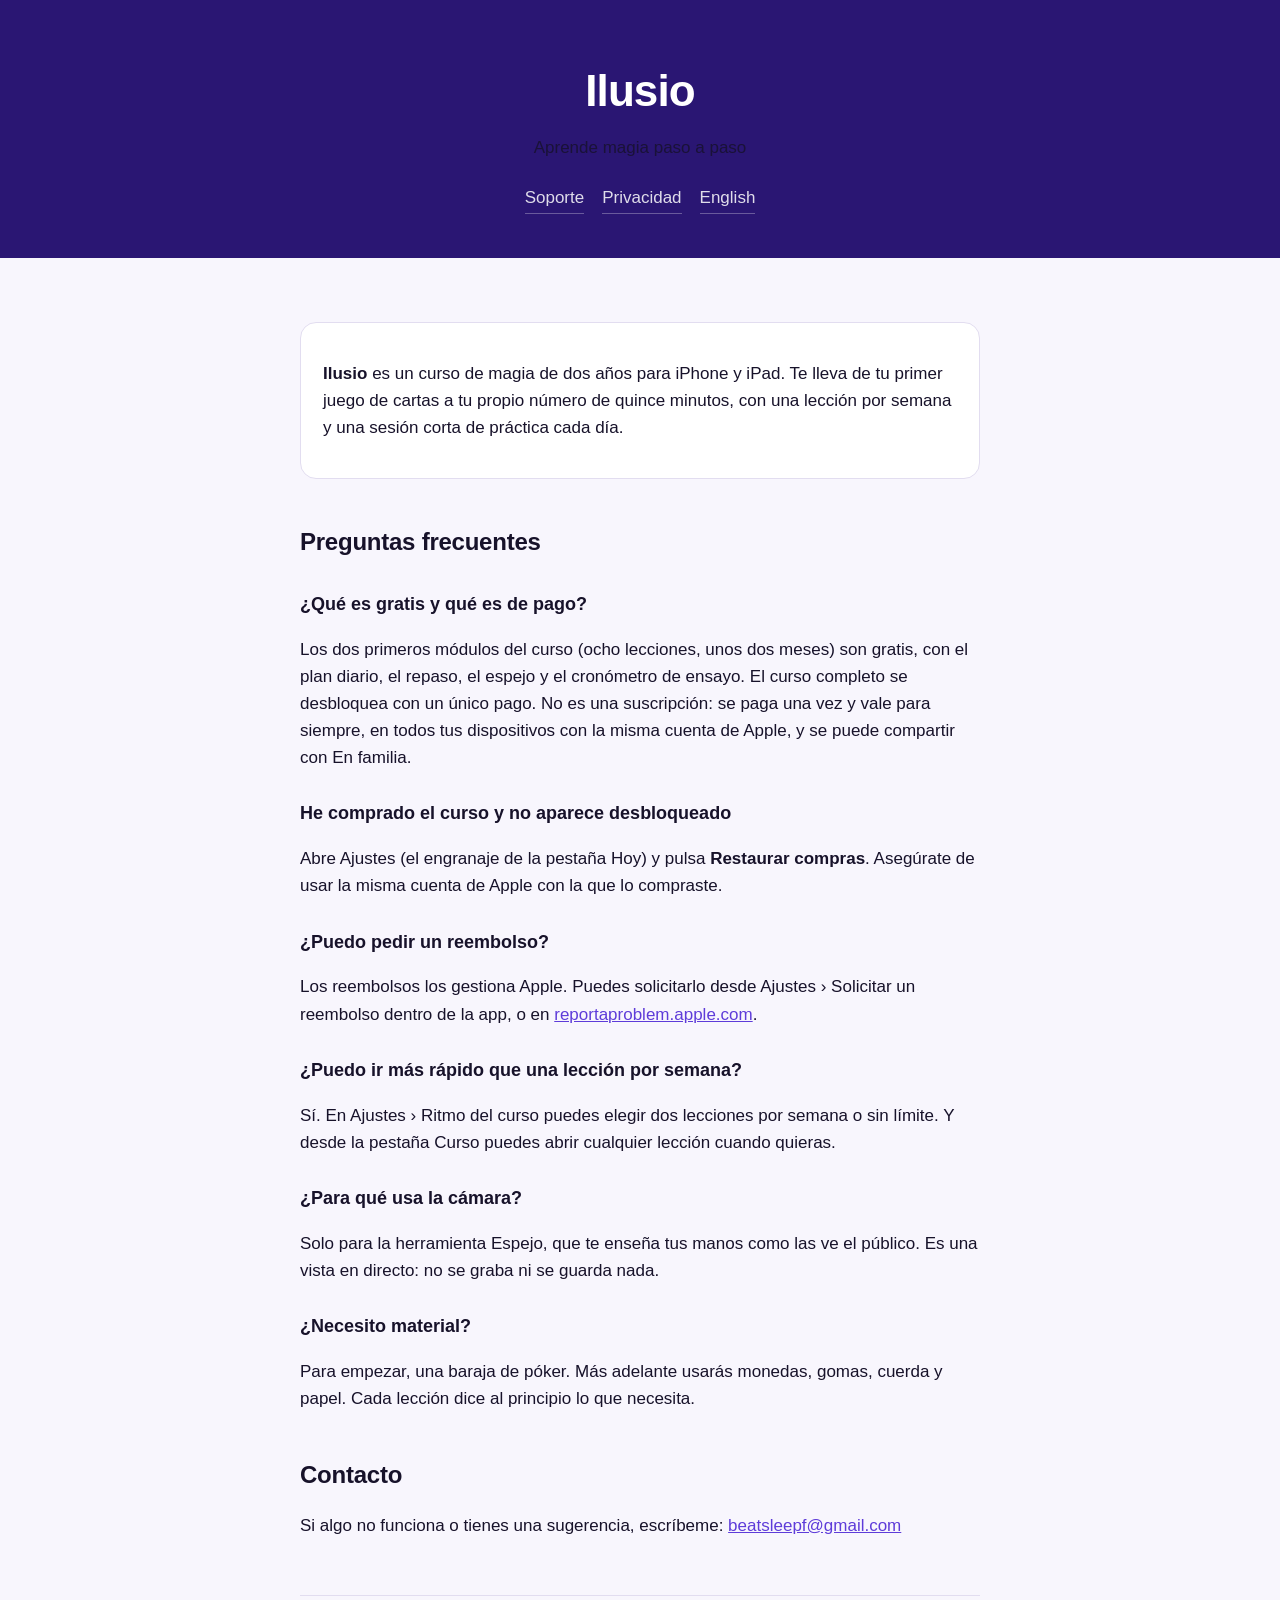
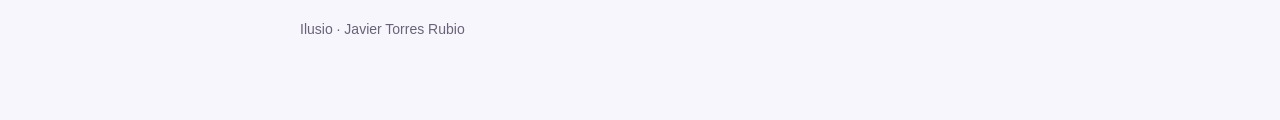
==== index.html @ 59c04b96 "Web de Ilusio" ====
<!doctype html>
<html lang="es">
<head>
<meta charset="utf-8">
<meta name="viewport" content="width=device-width, initial-scale=1, viewport-fit=cover">
<title>Ilusio: aprende magia paso a paso · Soporte</title>
<link rel="canonical" href="https://javi7899.github.io/ilusio-web/">
<link rel="alternate" hreflang="es" href="https://javi7899.github.io/ilusio-web/">
<link rel="alternate" hreflang="en" href="https://javi7899.github.io/ilusio-web/en/">
<meta name="description" content="Ilusio es un curso de magia de dos años para iPhone y iPad: cartas, monedas, mentalismo y escena, diez minutos al día. Soporte y preguntas frecuentes.">
<link rel="stylesheet" href="estilo.css">
</head>
<body>
<header>
  <h1>Ilusio</h1>
  <p>Aprende magia paso a paso</p>
  <nav>
    <a href="index.html">Soporte</a>
    <a href="privacidad.html">Privacidad</a>
    <a href="en/" hreflang="en" lang="en">English</a>
  </nav>
</header>
<main>
  <div class="card">
    <p><strong>Ilusio</strong> es un curso de magia de dos años para iPhone y iPad. Te lleva de tu primer juego de cartas a tu propio número de quince minutos, con una lección por semana y una sesión corta de práctica cada día.</p>
  </div>

  <h2>Preguntas frecuentes</h2>
  <h3>¿Qué es gratis y qué es de pago?</h3>
  <p>Los dos primeros módulos del curso (ocho lecciones, unos dos meses) son gratis, con el plan diario, el repaso, el espejo y el cronómetro de ensayo. El curso completo se desbloquea con un único pago. No es una suscripción: se paga una vez y vale para siempre, en todos tus dispositivos con la misma cuenta de Apple, y se puede compartir con En familia.</p>
  <h3>He comprado el curso y no aparece desbloqueado</h3>
  <p>Abre Ajustes (el engranaje de la pestaña Hoy) y pulsa <strong>Restaurar compras</strong>. Asegúrate de usar la misma cuenta de Apple con la que lo compraste.</p>
  <h3>¿Puedo pedir un reembolso?</h3>
  <p>Los reembolsos los gestiona Apple. Puedes solicitarlo desde Ajustes › Solicitar un reembolso dentro de la app, o en <a href="https://reportaproblem.apple.com">reportaproblem.apple.com</a>.</p>
  <h3>¿Puedo ir más rápido que una lección por semana?</h3>
  <p>Sí. En Ajustes › Ritmo del curso puedes elegir dos lecciones por semana o sin límite. Y desde la pestaña Curso puedes abrir cualquier lección cuando quieras.</p>
  <h3>¿Para qué usa la cámara?</h3>
  <p>Solo para la herramienta Espejo, que te enseña tus manos como las ve el público. Es una vista en directo: no se graba ni se guarda nada.</p>
  <h3>¿Necesito material?</h3>
  <p>Para empezar, una baraja de póker. Más adelante usarás monedas, gomas, cuerda y papel. Cada lección dice al principio lo que necesita.</p>

  <h2>Contacto</h2>
  <p>Si algo no funciona o tienes una sugerencia, escríbeme: <span data-correo><noscript>beatsleepf (arroba) gmail.com</noscript></span></p>

  <footer>Ilusio · Javier Torres Rubio</footer>
</main>
<script src="contacto.js"></script>
</body>
</html>
---- estilo.css ----
:root {
  --canvas: #F8F6FD; --surface: #FFFFFF; --ink: #17122A; --subtle: #686377;
  --hairline: #E2DDF0; --brand: #5E3CD9; --deep: #2A1673;
}
@media (prefers-color-scheme: dark) {
  :root {
    --canvas: #0E0B18; --surface: #19152A; --ink: #F1EEFA; --subtle: #A29CB5;
    --hairline: #2C2643; --brand: #A99BFF; --deep: #2A1673;
  }
}
* { box-sizing: border-box; }
body {
  margin: 0; background: var(--canvas); color: var(--ink);
  font: 17px/1.6 -apple-system, BlinkMacSystemFont, "Segoe UI", Roboto, sans-serif;
  -webkit-font-smoothing: antialiased;
}
/* Nada de backdrop-filter en una cabecera fija: crea un contexto de composición
   que oscurece toda la página que queda por debajo. */
header {
  background: var(--deep); color: #fff; padding: 56px 20px 44px; text-align: center;
}
header h1 { margin: 0 0 8px; font-size: clamp(30px, 7vw, 44px); letter-spacing: -0.02em; }
header p { margin: 0; opacity: 0.8; font-size: 17px; }
nav { display: flex; gap: 18px; justify-content: center; margin-top: 22px; flex-wrap: wrap; }
nav a { color: #fff; opacity: 0.85; text-decoration: none; border-bottom: 1px solid rgba(255,255,255,.35); padding-bottom: 2px; }
nav a:hover { opacity: 1; }
main { max-width: 720px; margin: 0 auto; padding: 44px 20px 80px; }
h2 { font-size: 24px; margin: 44px 0 12px; letter-spacing: -0.01em; }
h2:first-child { margin-top: 0; }
h3 { font-size: 18px; margin: 28px 0 6px; }
p, li { color: var(--ink); }
.subtle { color: var(--subtle); }
ul { padding-left: 22px; }
li { margin-bottom: 8px; }
.card {
  background: var(--surface); border: 1px solid var(--hairline);
  border-radius: 16px; padding: 20px 22px; margin: 20px 0;
}
a { color: var(--brand); }
footer { border-top: 1px solid var(--hairline); margin-top: 56px; padding-top: 22px; color: var(--subtle); font-size: 14px; }
code { background: var(--hairline); padding: 2px 6px; border-radius: 5px; font-size: 14px; }
@media (prefers-reduced-motion: reduce) { * { transition: none !important; animation: none !important; } }
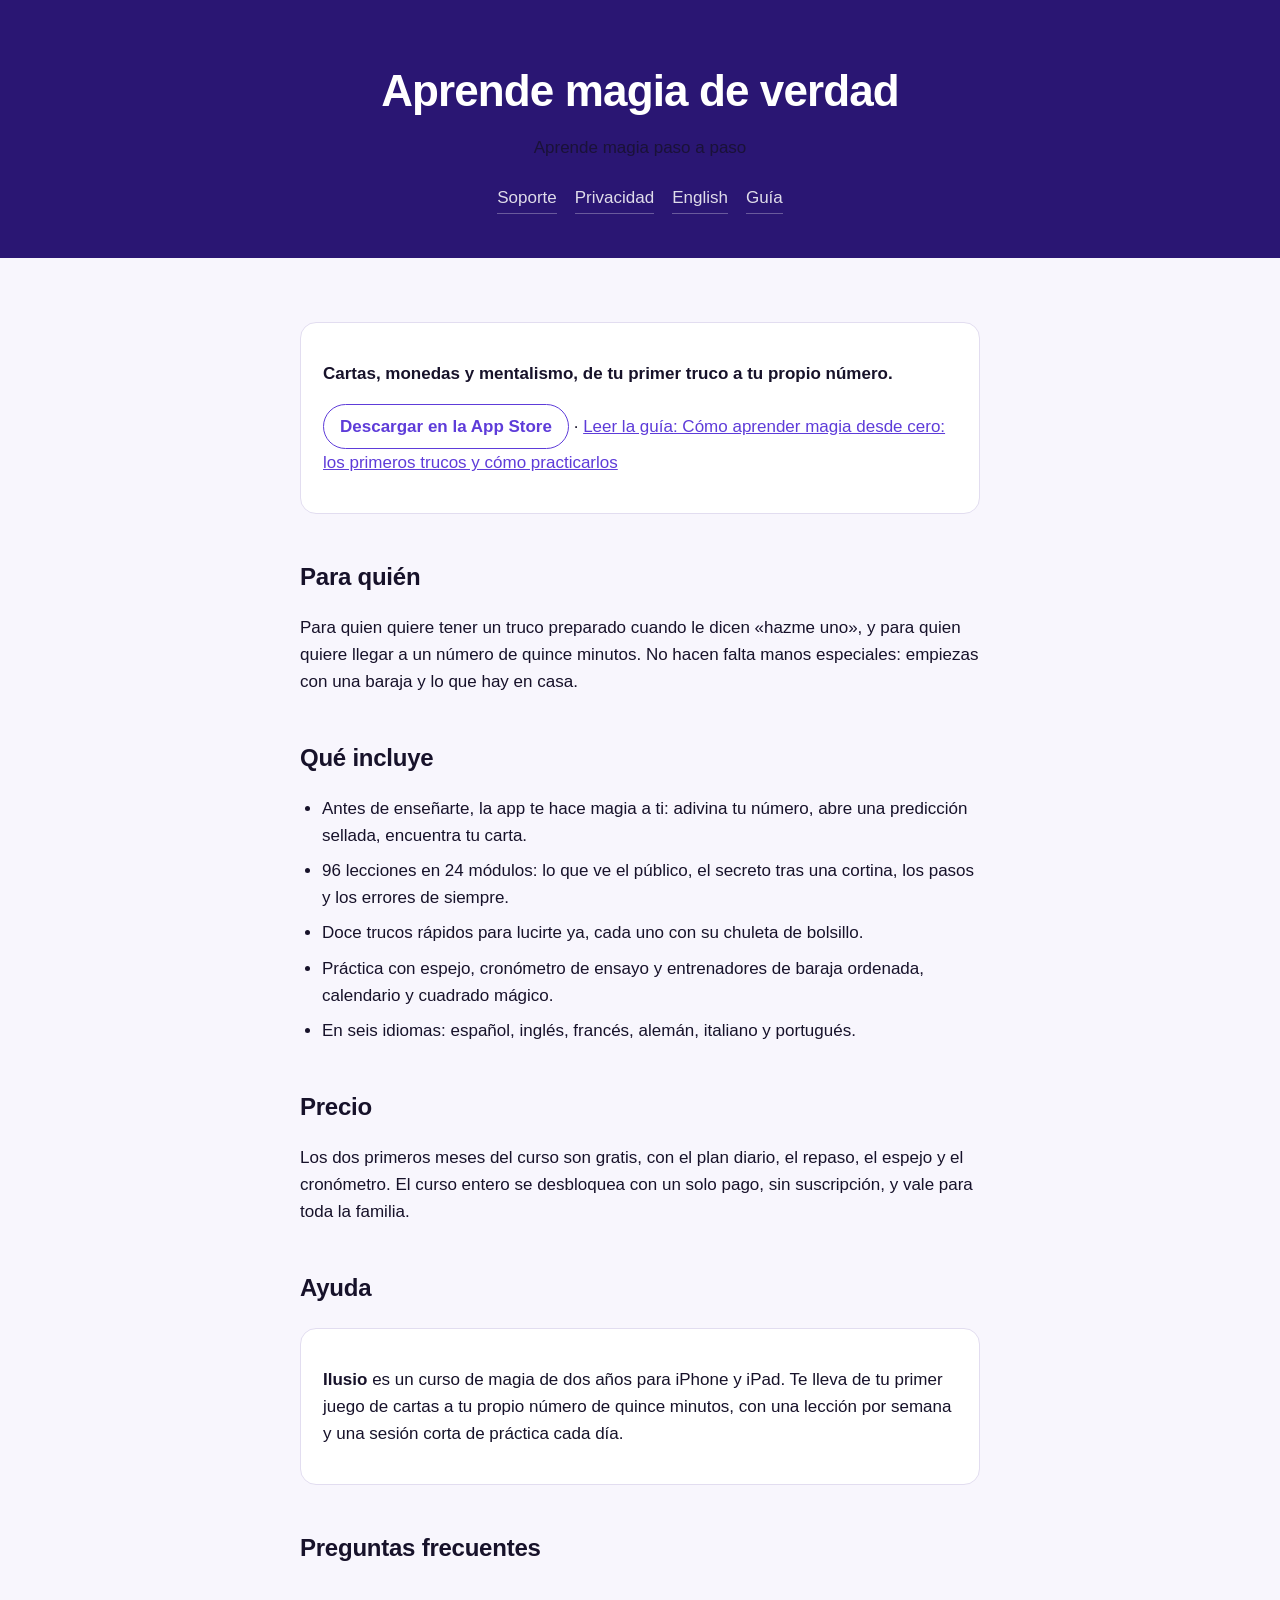
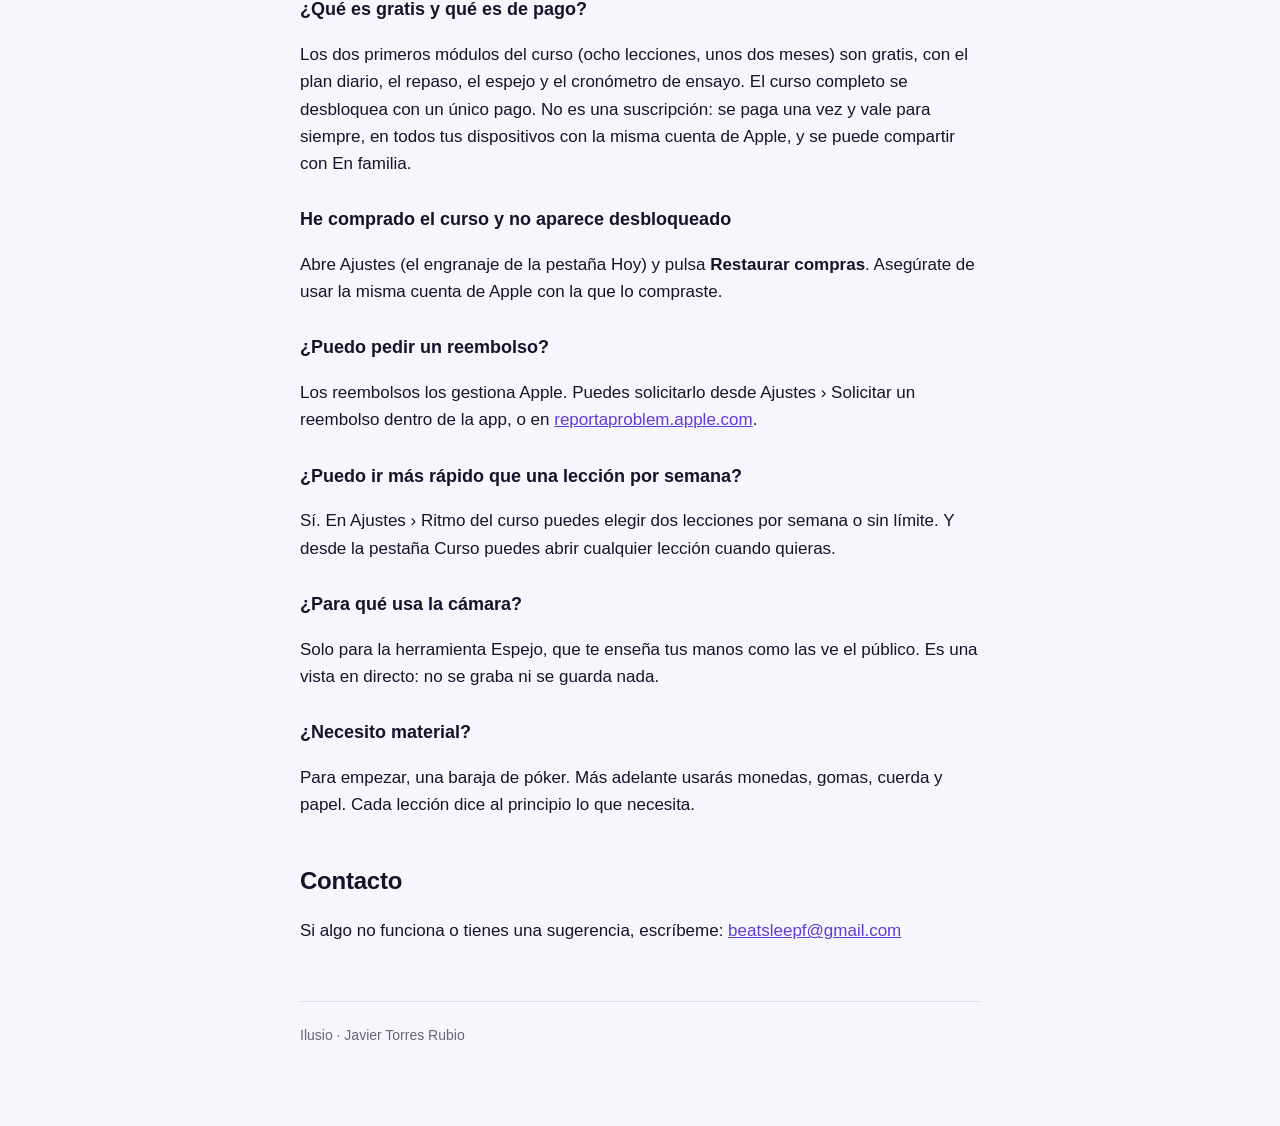
==== commit 4654f34c: "Presentation, practical guide (es/en), App Store banner and structured data Co-Authored-By: Claude O" ====
--- a/index.html
+++ b/index.html
@@ -3,24 +3,39 @@
 <head>
 <meta charset="utf-8">
 <meta name="viewport" content="width=device-width, initial-scale=1, viewport-fit=cover">
-<title>Ilusio: aprende magia paso a paso · Soporte</title>
+<title>Ilusio: aprende trucos de magia paso a paso</title>
+<meta name="apple-itunes-app" content="app-id=6819874625">
+<script type="application/ld+json">{"@context": "https://schema.org", "@type": "SoftwareApplication", "name": "Ilusio", "operatingSystem": "iOS, iPadOS", "applicationCategory": "EducationalApplication", "inLanguage": "es", "description": "Curso de magia de dos años para iPhone y iPad: cartas, monedas y mentalismo, con la app haciéndote magia primero. Dos meses gratis, después un solo pago.", "url": "https://javi7899.github.io/ilusio-web/", "downloadUrl": "https://apps.apple.com/app/id6819874625", "offers": {"@type": "Offer", "price": "0", "priceCurrency": "EUR"}}</script>
 <link rel="canonical" href="https://javi7899.github.io/ilusio-web/">
 <link rel="alternate" hreflang="es" href="https://javi7899.github.io/ilusio-web/">
 <link rel="alternate" hreflang="en" href="https://javi7899.github.io/ilusio-web/en/">
-<meta name="description" content="Ilusio es un curso de magia de dos años para iPhone y iPad: cartas, monedas, mentalismo y escena, diez minutos al día. Soporte y preguntas frecuentes.">
+<meta name="description" content="Curso de magia de dos años para iPhone y iPad: cartas, monedas y mentalismo, con la app haciéndote magia primero. Dos meses gratis, después un solo pago.">
 <link rel="stylesheet" href="estilo.css">
 </head>
 <body>
 <header>
-  <h1>Ilusio</h1>
+  <h1>Aprende magia de verdad</h1>
   <p>Aprende magia paso a paso</p>
   <nav>
     <a href="index.html">Soporte</a>
     <a href="privacidad.html">Privacidad</a>
     <a href="en/" hreflang="en" lang="en">English</a>
-  </nav>
+   <a href="guia.html">Guía</a></nav>
 </header>
 <main>
+  <!-- presentacion -->
+  <section class="card">
+    <p><strong>Cartas, monedas y mentalismo, de tu primer truco a tu propio número.</strong></p>
+    <p><a class="tienda" href="https://apps.apple.com/app/id6819874625">Descargar en la App Store</a> · <a href="guia.html">Leer la guía: Cómo aprender magia desde cero: los primeros trucos y cómo practicarlos</a></p>
+  </section>
+  <h2>Para quién</h2>
+  <p>Para quien quiere tener un truco preparado cuando le dicen «hazme uno», y para quien quiere llegar a un número de quince minutos. No hacen falta manos especiales: empiezas con una baraja y lo que hay en casa.</p>
+  <h2>Qué incluye</h2>
+  <ul><li>Antes de enseñarte, la app te hace magia a ti: adivina tu número, abre una predicción sellada, encuentra tu carta.</li><li>96 lecciones en 24 módulos: lo que ve el público, el secreto tras una cortina, los pasos y los errores de siempre.</li><li>Doce trucos rápidos para lucirte ya, cada uno con su chuleta de bolsillo.</li><li>Práctica con espejo, cronómetro de ensayo y entrenadores de baraja ordenada, calendario y cuadrado mágico.</li><li>En seis idiomas: español, inglés, francés, alemán, italiano y portugués.</li></ul>
+  <h2>Precio</h2>
+  <p>Los dos primeros meses del curso son gratis, con el plan diario, el repaso, el espejo y el cronómetro. El curso entero se desbloquea con un solo pago, sin suscripción, y vale para toda la familia.</p>
+  <h2>Ayuda</h2>
+  <!-- /presentacion -->
   <div class="card">
     <p><strong>Ilusio</strong> es un curso de magia de dos años para iPhone y iPad. Te lleva de tu primer juego de cartas a tu propio número de quince minutos, con una lección por semana y una sesión corta de práctica cada día.</p>
   </div>
--- a/estilo.css
+++ b/estilo.css
@@ -40,3 +40,6 @@
 footer { border-top: 1px solid var(--hairline); margin-top: 56px; padding-top: 22px; color: var(--subtle); font-size: 14px; }
 code { background: var(--hairline); padding: 2px 6px; border-radius: 5px; font-size: 14px; }
 @media (prefers-reduced-motion: reduce) { * { transition: none !important; animation: none !important; } }
+
+/* Enlace a la App Store en la presentación. */
+a.tienda { display: inline-block; font-weight: 600; text-decoration: none; padding: 8px 16px; border-radius: 999px; border: 1px solid currentColor; }
